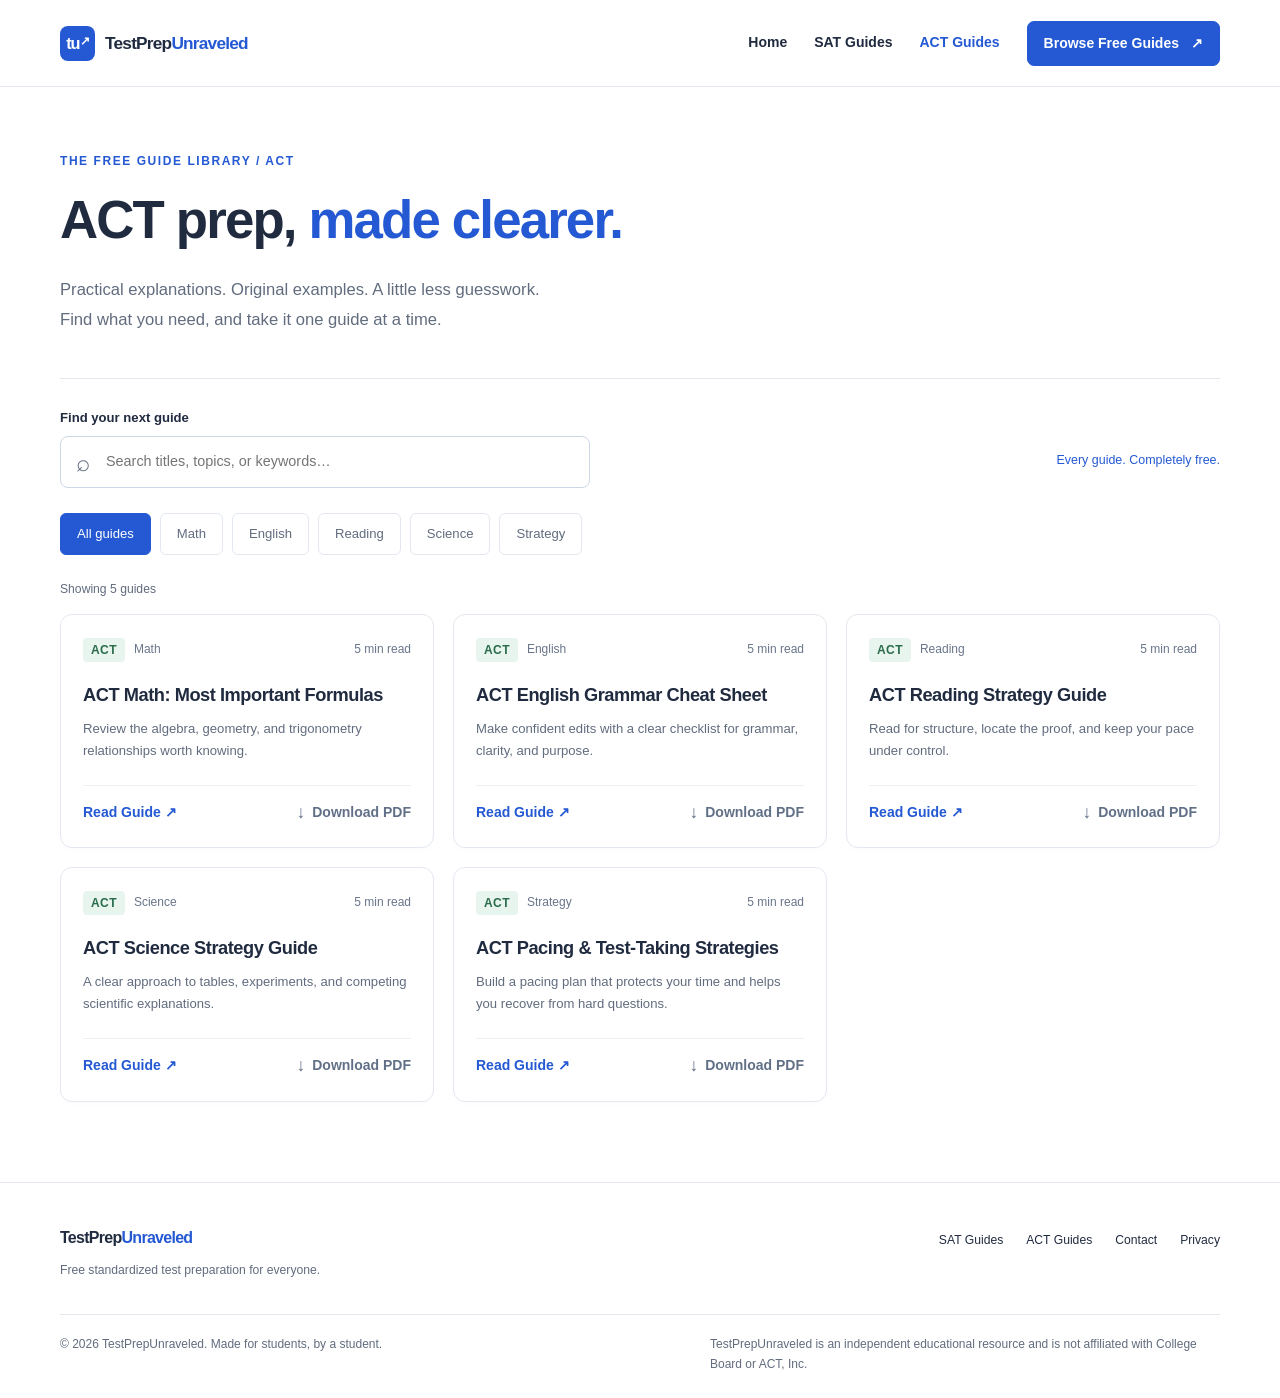
==== act-guides.html @ a91d7aef "Add TestPrepUnraveled website" ====
<!doctype html>

<html lang="en">
<head>
<meta charset="utf-8">
<meta name="viewport" content="width=device-width, initial-scale=1"><title>Free ACT Guides | TestPrepUnraveled</title>

<meta name="description" content="Browse free ACT guides, search by topic, and download practical resources for offline study.">
<meta property="og:title" content="Free ACT Guides | TestPrepUnraveled">
<meta property="og:description" content="Browse free ACT guides, search by topic, and download practical resources for offline study.">
<meta property="og:type" content="website">
<meta property="og:site_name" content="TestPrepUnraveled">
<meta name="theme-color" content="#2459d3">
<link rel="icon" href="images/favicon.svg" type="image/svg+xml">
<link rel="stylesheet" href="css/styles.css">
<script defer src="js/main.js"></script>
<script defer src="js/analytics.js"></script>
</head>
<body><a class="skip-link" href="#main">Skip to content</a>
<header class="site-header">
<div class="container nav-wrap"><a class="brand" href="index.html" aria-label="TestPrepUnraveled home"><span class="brand-mark" aria-hidden="true">tu<span>↗</span></span><span>TestPrep<span class="brand-blue">Unraveled</span></span></a><button class="menu-toggle" aria-expanded="false" aria-controls="navigation" type="button">Menu <span aria-hidden="true">☰</span></button>
<nav id="navigation" aria-label="Main navigation"><a href="index.html">Home</a><a href="sat-guides.html">SAT Guides</a><a href="act-guides.html" aria-current="page">ACT Guides</a><a class="button small" href="index.html#popular-guides">Browse Free Guides <span aria-hidden="true">↗</span></a>
</nav>
</div>
</header>
<main id="main">
<section class="page-intro container">
<div class="eyebrow">THE FREE GUIDE LIBRARY / ACT
</div>
<h1>ACT prep, <span class="blue-text">made clearer.</span>
</h1>
<p>Practical explanations. Original examples. A little less guesswork.<br>Find what you need, and take it one guide at a time.
</p>
</section>
<section class="container library-section" data-guide-library>
<div class="library-toolbar">
<div><label class="search-label" for="guide-search">Find your next guide</label>
<div class="search-wrap"><span aria-hidden="true">⌕</span><input type="search" id="guide-search" placeholder="Search titles, topics, or keywords…" autocomplete="off">
</div>
</div><span class="library-free">Every guide. Completely free.</span>
</div>
<div class="filters" role="group" aria-label="Filter guides by category"><button type="button" class="filter-button active" data-filter="All" aria-pressed="true">All guides</button><button type="button" class="filter-button" data-filter="Math" aria-pressed="false">Math</button><button type="button" class="filter-button" data-filter="English" aria-pressed="false">English</button><button type="button" class="filter-button" data-filter="Reading" aria-pressed="false">Reading</button><button type="button" class="filter-button" data-filter="Science" aria-pressed="false">Science</button><button type="button" class="filter-button" data-filter="Strategy" aria-pressed="false">Strategy</button>
</div>
<p id="result-count" class="result-count" role="status" aria-live="polite">Showing 5 guides
</p>
<!-- ADD NEW GUIDES: copy a guide-card, keep data-category identical to a filter label, and update data-search. Change both HTML and PDF links. -->
<div class="guide-grid">
<article class="guide-card" data-category="Math" data-search="act math: most important formulas review the algebra, geometry, and trigonometry relationships worth knowing. math">
<div class="card-meta"><span class="badge act">ACT</span><span>Math</span><span class="read-time">5 min read</span>
</div>
<h3><a href="guides/act-math-formulas.html">ACT Math: Most Important Formulas</a>
</h3>
<p>Review the algebra, geometry, and trigonometry relationships worth knowing.
</p>
<div class="card-actions"><a class="read-link" href="guides/act-math-formulas.html">Read Guide <span aria-hidden="true">↗</span></a><a class="pdf-link" href="pdfs/act-math-formulas.pdf" download data-guide-name="ACT Math: Most Important Formulas" data-test-type="ACT" data-category="Math"><span aria-hidden="true">↓</span> Download PDF</a>
</div>
</article>
<article class="guide-card" data-category="English" data-search="act english grammar cheat sheet make confident edits with a clear checklist for grammar, clarity, and purpose. english">
<div class="card-meta"><span class="badge act">ACT</span><span>English</span><span class="read-time">5 min read</span>
</div>
<h3><a href="guides/act-english-grammar.html">ACT English Grammar Cheat Sheet</a>
</h3>
<p>Make confident edits with a clear checklist for grammar, clarity, and purpose.
</p>
<div class="card-actions"><a class="read-link" href="guides/act-english-grammar.html">Read Guide <span aria-hidden="true">↗</span></a><a class="pdf-link" href="pdfs/act-english-grammar.pdf" download data-guide-name="ACT English Grammar Cheat Sheet" data-test-type="ACT" data-category="English"><span aria-hidden="true">↓</span> Download PDF</a>
</div>
</article>
<article class="guide-card" data-category="Reading" data-search="act reading strategy guide read for structure, locate the proof, and keep your pace under control. reading">
<div class="card-meta"><span class="badge act">ACT</span><span>Reading</span><span class="read-time">5 min read</span>
</div>
<h3><a href="guides/act-reading-strategy.html">ACT Reading Strategy Guide</a>
</h3>
<p>Read for structure, locate the proof, and keep your pace under control.
</p>
<div class="card-actions"><a class="read-link" href="guides/act-reading-strategy.html">Read Guide <span aria-hidden="true">↗</span></a><a class="pdf-link" href="pdfs/act-reading-strategy.pdf" download data-guide-name="ACT Reading Strategy Guide" data-test-type="ACT" data-category="Reading"><span aria-hidden="true">↓</span> Download PDF</a>
</div>
</article>
<article class="guide-card" data-category="Science" data-search="act science strategy guide a clear approach to tables, experiments, and competing scientific explanations. science">
<div class="card-meta"><span class="badge act">ACT</span><span>Science</span><span class="read-time">5 min read</span>
</div>
<h3><a href="guides/act-science-strategy.html">ACT Science Strategy Guide</a>
</h3>
<p>A clear approach to tables, experiments, and competing scientific explanations.
</p>
<div class="card-actions"><a class="read-link" href="guides/act-science-strategy.html">Read Guide <span aria-hidden="true">↗</span></a><a class="pdf-link" href="pdfs/act-science-strategy.pdf" download data-guide-name="ACT Science Strategy Guide" data-test-type="ACT" data-category="Science"><span aria-hidden="true">↓</span> Download PDF</a>
</div>
</article>
<article class="guide-card" data-category="Strategy" data-search="act pacing &amp; test-taking strategies build a pacing plan that protects your time and helps you recover from hard questions. strategy">
<div class="card-meta"><span class="badge act">ACT</span><span>Strategy</span><span class="read-time">5 min read</span>
</div>
<h3><a href="guides/act-test-taking-strategies.html">ACT Pacing & Test-Taking Strategies</a>
</h3>
<p>Build a pacing plan that protects your time and helps you recover from hard questions.
</p>
<div class="card-actions"><a class="read-link" href="guides/act-test-taking-strategies.html">Read Guide <span aria-hidden="true">↗</span></a><a class="pdf-link" href="pdfs/act-test-taking-strategies.pdf" download data-guide-name="ACT Pacing &amp; Test-Taking Strategies" data-test-type="ACT" data-category="Strategy"><span aria-hidden="true">↓</span> Download PDF</a>
</div>
</article>
</div>
<div class="empty-state" hidden>
<h2>No guides found
</h2>
<p>Try a broader keyword or choose another category.
</p><button class="button secondary" type="button" id="reset-search">Clear search &amp; filters</button>
</div>
<noscript>
<p>All guides are listed below. Enable JavaScript to search and filter them.
</p>
</noscript>
</section>
</main>
<footer class="site-footer">
<div class="container">
<div class="footer-top">
<div><a class="brand" href="index.html">TestPrep<span class="brand-blue">Unraveled</span></a>
<p>Free standardized test preparation for everyone.
</p>
</div>
<nav aria-label="Footer navigation"><a href="sat-guides.html">SAT Guides</a><a href="act-guides.html">ACT Guides</a><a href="contact.html">Contact</a><a href="privacy.html">Privacy</a>
</nav>
</div>
<div class="footer-bottom">
<p>© 2026 TestPrepUnraveled. Made for students, by a student.
</p>
<p>TestPrepUnraveled is an independent educational resource and is not affiliated with College Board or ACT, Inc.
</p>
</div>
</div>
</footer>
</body>
</html>
---- css/styles.css ----
/* EDIT THE THEME HERE. Reusable styles for every page. */
:root {
  --blue:#2459d3;
  --blue-dark:#1646b0;
  --ink:#202b40;
  --muted:#616c7e;
  --line:#e3e8f0;
  --pale:#f3f7ff;
  --mint:#e8f5ee;
  --radius:14px;
  --width:1160px;
}
* {
  box-sizing:border-box;
}
html {
  scroll-behavior:smooth;
  scroll-padding-top:105px;
}
body {
  margin:0;
  background:#fff;
  color:var(--ink);
  font-family:Inter,-apple-system,BlinkMacSystemFont,"Segoe UI",Arial,sans-serif;
  font-size:16px;
  line-height:1.65;
  -webkit-font-smoothing:antialiased;
}
a {
  color:inherit;
  text-decoration:none;
}
button,input {
  font:inherit;
}
button,a {
  -webkit-tap-highlight-color:transparent;
}
button {
  cursor:pointer;
}
a:focus-visible,button:focus-visible,input:focus-visible,summary:focus-visible,[tabindex]:focus-visible {
  outline:3px solid #3269e7;
  outline-offset:5px;
}
a:hover {
  color:var(--blue);
}
img {
  display:block;
  max-width:100%;
  height:auto;
}
[hidden] {
  display:none!important;
}
h1,h2,h3,p {
  margin-top:0;
}
h1,h2,h3 {
  line-height:1.17;
  letter-spacing:-.035em;
}
h1 {
  font-size:clamp(2.7rem,5vw,4.15rem);
  font-weight:760;
  margin-bottom:24px;
}
h2 {
  font-size:2.1rem;
  font-weight:720;
  margin-bottom:15px;
}
h3 {
  font-size:1.2rem;
}
p {
  color:var(--muted);
}
.container {
  width:min(var(--width),calc(100% - 72px));
  margin-inline:auto;
}
.blue-text,.brand-blue {
  color:var(--blue);
}
.eyebrow {
  font-size:.75rem;
  font-weight:750;
  letter-spacing:.13em;
  color:var(--blue);
  line-height:1.5;
}
.tiny-line {
  display:inline-block;
  width:20px;
  height:2px;
  background:var(--blue);
  vertical-align:middle;
  margin-right:8px;
}
.button {
  background:var(--blue);
  color:white;
  display:inline-flex;
  align-items:center;
  justify-content:center;
  gap:22px;
  padding:13px 21px;
  border:1px solid var(--blue);
  border-radius:7px;
  font-size:.88rem;
  font-weight:650;
  line-height:1.5;
  transition:background .15s,transform .15s;
}
.button:hover {
  background:var(--blue-dark);
  color:#fff;
  transform:translateY(-1px);
}
.button.secondary {
  color:var(--ink);
  background:#fff;
  border-color:#d7dfec;
}
.button.secondary:hover {
  background:var(--pale);
  border-color:var(--blue);
  color:var(--blue);
}
.button.small {
  font-size:.8rem;
  padding:11px 16px;
  gap:12px;
}
.text-link,.read-link {
  font-size:.88rem;
  color:var(--blue);
  font-weight:650;
}
.text-link:hover,.read-link:hover {
  text-decoration:underline;
}
.site-header {
  border-bottom:1px solid var(--line);
  background:rgba(255,255,255,.97);
  position:sticky;
  top:0;
  z-index:20;
}
.nav-wrap {
  display:flex;
  align-items:center;
  justify-content:space-between;
  min-height:86px;
  gap:20px;
}
.brand {
  display:inline-flex;
  align-items:center;
  gap:0;
  font-size:1.08rem;
  font-weight:750;
  letter-spacing:-.045em;
  white-space:nowrap;
}
.brand-mark {
  width:35px;
  height:35px;
  background:var(--blue);
  color:white;
  display:inline-flex;
  align-items:center;
  justify-content:center;
  border-radius:8px;
  font-size:1.02rem;
  margin-right:10px;
  letter-spacing:-.08em;
}
.brand-mark span {
  font-size:.75rem;
  margin-left:1px;
  align-self:flex-start;
  margin-top:6px;
}
#navigation {
  display:flex;
  align-items:center;
  gap:27px;
}
#navigation>a:not(.button) {
  font-size:.83rem;
  font-weight:550;
  padding-block:29px;
}
#navigation>a[aria-current] {
  color:var(--blue);
}
.menu-toggle {
  display:none;
}
.skip-link {
  position:fixed;
  top:-100px;
  left:20px;
  padding:12px 20px;
  background:var(--blue);
  color:white;
  z-index:99;
}
.skip-link:focus {
  top:10px;
}
.hero {
  display:grid;
  grid-template-columns:1.2fr 1fr;
  gap:76px;
  align-items:center;
  padding-top:77px;
  padding-bottom:64px;
}
.hero .eyebrow {
  margin-bottom:22px;
}
.hero h1 {
  font-size:clamp(2.7rem,4.65vw,4rem);
  line-height:1.09;
  letter-spacing:-.045em;
}
.hero-description {
  max-width:535px;
  font-size:1.04rem;
  line-height:1.8;
  margin-bottom:28px;
}
.hero-actions {
  display:flex;
  flex-wrap:wrap;
  gap:12px;
}
.hero-note {
  font-size:.77rem;
  margin:20px 0 0;
}
.hero-note span {
  color:var(--blue);
  margin-right:7px;
}
.start-panel {
  background:var(--pale);
  border:1px solid #dfe8fa;
  border-radius:18px;
  padding:29px 28px 0;
  box-shadow:0 10px 25px #17397306;
}
.panel-top {
  display:flex;
  align-items:center;
  justify-content:space-between;
}
.panel-top .eyebrow {
  margin:0;
  font-size:.75rem;
}
.mini-mark {
  color:var(--blue);
  font-size:2rem;
  line-height:1;
}
.start-panel h2 {
  font-size:1.95rem;
  margin:15px 0 10px;
  line-height:1.18;
}
.start-panel>p {
  font-size:.85rem;
  margin-bottom:21px;
}
.feature-guide {
  display:flex;
  align-items:center;
  gap:13px;
  background:white;
  border:1px solid #e5eaf3;
  border-radius:9px;
  padding:17px 13px;
  margin-bottom:10px;
  box-shadow:0 3px 8px #213e6603;
}
.feature-guide:hover {
  border-color:#a5bce9;
}
.subject-icon {
  border-radius:8px;
  background:#edf2ff;
  color:#3f67b9;
  width:43px;
  height:47px;
  display:flex;
  align-items:center;
  justify-content:center;
  font-family:Georgia,serif;
  font-size:1.5rem;
  flex-shrink:0;
}
.subject-icon.mint {
  background:var(--mint);
  color:#277450;
}
.feature-guide>span:nth-child(2) {
  flex:1;
}
.feature-guide small {
  display:block;
  font-size:.75rem;
  font-weight:700;
  color:var(--muted);
  letter-spacing:.09em;
}
.feature-guide strong {
  font-size:.85rem;
  display:block;
  letter-spacing:-.015em;
}
.feature-guide>span:nth-child(2)>span {
  display:block;
  font-size:.75rem;
  color:var(--muted);
}
.feature-guide>span:last-child {
  color:var(--blue);
}
.panel-bottom {
  display:flex;
  justify-content:space-between;
  align-items:center;
  padding:15px 0 18px;
  font-size:.75rem;
  color:#667691;
}
.impact-section {
  border-top:1px solid var(--line);
  border-bottom:1px solid var(--line);
  padding:30px 0 18px;
}
.impact-grid {
  display:grid;
  grid-template-columns:repeat(4,1fr);
  text-align:center;
}
.impact-grid>div+div {
  border-left:1px solid var(--line);
}
.impact-grid strong {
  display:block;
  font-size:2.08rem;
  line-height:1.2;
  letter-spacing:-.04em;
  font-weight:720;
}
.impact-grid span {
  display:block;
  font-size:.76rem;
  color:var(--muted);
  margin-top:6px;
}
.sample-note {
  text-align:center;
  font-size:.75rem;
  color:#738095;
  margin:19px 0 0;
}
.section {
  padding-block:70px;
}
.section-heading {
  display:flex;
  justify-content:space-between;
  gap:24px;
  align-items:flex-end;
  margin-bottom:29px;
}
.section-heading .eyebrow {
  margin-bottom:10px;
}
.section-heading h2 {
  font-size:1.94rem;
}
.section-heading p {
  margin-bottom:0;
  font-size:.9rem;
}
.section-index {
  font-size:.75rem;
  letter-spacing:.1em;
  color:#7c8799;
  white-space:nowrap;
  padding-bottom:4px;
}
.category-grid {
  display:grid;
  grid-template-columns:repeat(4,1fr);
  gap:15px;
}
.category-card {
  border:1px solid var(--line);
  border-radius:10px;
  padding:20px 19px;
  transition:box-shadow .15s,border-color .15s;
}
.category-card:hover {
  box-shadow:0 5px 18px #2546780c;
  border-color:#b2c7f4;
}
.category-number {
  font-size:.75rem;
  font-weight:650;
  color:var(--blue);
  letter-spacing:.07em;
}
.category-card h3 {
  display:flex;
  justify-content:space-between;
  gap:10px;
  font-size:.91rem;
  letter-spacing:-.02em;
  margin:23px 0 8px;
}
.category-card h3 span {
  color:#7c8aa1;
}
.category-card p {
  font-size:.75rem;
  line-height:1.6;
  margin:0;
}
.popular-section {
  background:#f7f9fc;
  border-top:1px solid #eef1f6;
  border-bottom:1px solid #eef1f6;
  padding:62px 0 68px;
  scroll-margin-top:20px;
}
.guide-grid {
  display:grid;
  grid-template-columns:repeat(3,minmax(0,1fr));
  gap:19px;
}
.guide-card {
  display:flex;
  flex-direction:column;
  background:white;
  border:1px solid var(--line);
  border-radius:12px;
  padding:23px 22px;
  box-shadow:0 3px 6px #20365a03;
  min-width:0;
}
.card-meta {
  display:flex;
  align-items:center;
  gap:9px;
  font-size:.75rem;
  color:#69758a;
  flex-wrap:wrap;
}
.badge {
  display:inline-flex;
  font-size:.75rem;
  font-weight:750;
  line-height:1.5;
  letter-spacing:.035em;
  padding:3px 8px;
  border-radius:4px;
  background:#ecf1ff;
  color:#2556bc;
}
.badge.act {
  background:var(--mint);
  color:#2a6b4b;
}
.read-time {
  margin-left:auto;
  font-size:.75rem;
}
.guide-card h3 {
  font-size:1.14rem;
  line-height:1.4;
  letter-spacing:-.025em;
  margin:20px 0 10px;
}
.guide-card p {
  font-size:.82rem;
  line-height:1.7;
  margin-bottom:23px;
}
.card-actions {
  margin-top:auto;
  border-top:1px solid #edf0f5;
  padding-top:15px;
  display:flex;
  align-items:center;
  justify-content:space-between;
  gap:8px;
  flex-wrap:wrap;
}
.card-actions .read-link,.card-actions .pdf-link {
  font-size:.75rem;
}
.pdf-link {
  display:inline-flex;
  gap:7px;
  align-items:center;
  color:#617087;
  font-size:.85rem;
  font-weight:550;
}
.pdf-link:hover {
  color:var(--blue);
  text-decoration:underline;
}
.pdf-link>span {
  font-size:1.1rem;
  line-height:1;
}
.mission-banner {
  background:#edf3ff;
  border:1px solid #e0e9fb;
  border-radius:13px;
  margin-block:65px;
  padding:37px 40px;
  display:flex;
  gap:28px;
  justify-content:space-between;
  align-items:center;
}
.mission-banner .eyebrow {
  font-size:.75rem;
  margin-bottom:13px;
}
.mission-banner h2 {
  font-size:1.85rem;
}
.mission-banner p {
  font-size:.86rem;
  margin:0;
}
.mission-banner .button {
  flex-shrink:0;
}
.site-footer {
  padding:42px 0 23px;
  border-top:1px solid var(--line);
}
.footer-top {
  display:flex;
  justify-content:space-between;
  gap:25px;
}
.footer-top .brand {
  font-size:1rem;
}
.footer-top p {
  font-size:.76rem;
  margin-top:9px;
}
.footer-top nav {
  display:flex;
  gap:23px;
  font-size:.76rem;
  padding-top:5px;
}
.footer-bottom {
  border-top:1px solid var(--line);
  margin-top:22px;
  padding-top:20px;
  display:flex;
  justify-content:space-between;
  gap:30px;
}
.footer-bottom p {
  font-size:.75rem;
  margin:0;
  max-width:510px;
}
.page-intro {
  padding-top:65px;
  padding-bottom:43px;
}
.page-intro .eyebrow {
  margin-bottom:19px;
}
.page-intro h1 {
  font-size:3.3rem;
}
.page-intro p {
  font-size:1.04rem;
  line-height:1.8;
  margin:0;
}
.library-section {
  padding-bottom:80px;
}
.library-toolbar {
  border-top:1px solid var(--line);
  padding-top:28px;
  display:flex;
  align-items:center;
  justify-content:space-between;
  gap:25px;
}
.library-toolbar>div {
  width:min(530px,100%);
}
.search-label {
  font-size:.82rem;
  font-weight:650;
  display:block;
  margin-bottom:8px;
}
.search-wrap {
  position:relative;
}
.search-wrap>span {
  position:absolute;
  left:16px;
  top:7px;
  font-size:1.5rem;
  color:var(--muted);
}
input[type=search] {
  width:100%;
  padding:13px 15px 13px 45px;
  border:1px solid #ced7e6;
  border-radius:8px;
  background:#fff;
  color:var(--ink);
  font-size:.9rem;
  min-height:49px;
}
.library-free {
  font-size:.78rem;
  color:var(--blue);
  padding-top:26px;
}
.filters {
  display:flex;
  flex-wrap:wrap;
  gap:9px;
  margin-top:25px;
}
.filter-button {
  background:white;
  border:1px solid var(--line);
  padding:8px 16px;
  min-height:42px;
  border-radius:6px;
  color:var(--muted);
  font-size:.82rem;
}
.filter-button.active {
  background:var(--blue);
  border-color:var(--blue);
  color:#fff;
}
.filter-button:hover:not(.active) {
  background:var(--pale);
}
.result-count {
  font-size:.76rem;
  margin:24px 0 15px;
}
.empty-state {
  text-align:center;
  background:var(--pale);
  border-radius:12px;
  padding:55px 20px;
}
.empty-state h2 {
  font-size:1.7rem;
}
.breadcrumbs {
  display:flex;
  flex-wrap:wrap;
  gap:12px;
  font-size:.75rem;
  color:var(--muted);
  margin:33px 0;
}
.article-header {
  max-width:850px;
  padding:15px 0 40px;
}
.article-header h1 {
  font-size:3rem;
  margin:20px 0;
}
.article-description {
  font-size:1.13rem;
}
.author-row {
  display:flex;
  flex-wrap:wrap;
  gap:10px 22px;
  font-size:.75rem;
  color:var(--muted);
  margin-bottom:25px;
}
.article-header>.pdf-link,.article-download>.pdf-link {
  background:var(--blue);
  color:#fff;
  border-radius:7px;
  padding:11px 18px;
  font-size:.85rem;
}
.article-layout {
  display:grid;
  grid-template-columns:230px minmax(0,730px);
  gap:70px;
  border-top:1px solid var(--line);
  padding:43px 0 75px;
}
.toc {
  align-self:start;
  position:sticky;
  top:118px;
}
.toc nav {
  display:flex;
  flex-direction:column;
  gap:15px;
  margin-top:20px;
}
.toc nav a {
  font-size:.82rem;
  color:var(--muted);
  line-height:1.5;
}
.toc nav a:hover {
  color:var(--blue);
}
.toc-note {
  font-size:1.15rem;
  line-height:1.5;
  font-weight:600;
  margin-top:35px;
  border-top:1px solid var(--line);
  padding-top:24px;
}
.toc-note span {
  font-size:.76rem;
  font-weight:400;
  color:var(--muted);
}
.article-content {
  min-width:0;
}
.article-content section {
  margin-bottom:33px;
}
.article-content h2 {
  font-size:1.58rem;
  margin-bottom:15px;
  line-height:1.3;
}
.article-content p,.article-content li {
  font-size:1rem;
  line-height:1.9;
}
.article-content li {
  color:var(--muted);
  margin-bottom:8px;
}
.table-wrap {
  overflow:auto;
  margin:30px 0;
  border:1px solid var(--line);
  border-radius:10px;
}
table {
  width:100%;
  border-collapse:collapse;
  font-size:.85rem;
  text-align:left;
}
caption {
  text-align:left;
  padding:14px 17px;
  font-weight:700;
  background:var(--pale);
  font-size:1rem;
}
th,td {
  padding:12px 16px;
  vertical-align:top;
  border-top:1px solid var(--line);
  min-width:100px;
}
th {
  font-weight:650;
  font-size:.78rem;
  background:#fafbfd;
}
td {
  color:var(--muted);
}
.worked-example {
  padding:25px;
  background:var(--pale);
  border:1px solid #dee8fc;
  border-radius:11px;
}
.worked-example .eyebrow {
  display:block;
  margin-bottom:14px;
}
.worked-example p:last-child {
  margin-bottom:0;
}
.tip {
  border-left:3px solid var(--blue);
  padding:8px 0 8px 20px;
  margin:30px 0;
}
.tip p {
  margin:5px 0 0;
}
.practice-question {
  border-bottom:1px solid var(--line);
  padding:19px 0;
}
.practice-question h3 {
  font-size:1.02rem;
  line-height:1.6;
  letter-spacing:-.01em;
}
.practice-question summary {
  color:var(--blue);
  font-size:.85rem;
  font-weight:650;
  cursor:pointer;
  padding-block:7px;
}
.practice-question details p {
  padding:14px 17px;
  background:#f7f9fc;
  border-radius:7px;
  margin:10px 0 0;
}
.source-note {
  padding-top:22px;
}
.source-note h2 {
  font-size:1.1rem;
}
.source-note p {
  font-size:.85rem;
}
.source-note a,.prose-page p a {
  text-decoration:underline;
  color:var(--blue);
}
.article-download {
  border:1px solid var(--line);
  border-radius:12px;
  padding:27px;
  margin:38px 0;
  background:var(--pale);
}
.article-download p {
  font-size:.9rem;
}
.about-story {
  display:grid;
  grid-template-columns:1fr 2fr;
  gap:60px;
  border-top:1px solid var(--line);
  padding-top:50px;
  padding-bottom:45px;
}
.about-story p {
  line-height:1.9;
}
.founder-section {
  display:grid;
  grid-template-columns:280px 1fr;
  gap:65px;
  align-items:center;
  background:#f7f9fc;
  padding:40px;
  border-radius:13px;
  margin-bottom:60px;
}
.founder-section img {
  border-radius:11px;
}
.founder-section h2 {
  margin-top:13px;
}
.founder-section p {
  max-width:630px;
  font-size:.94rem;
}
.founder-role {
  color:var(--blue);
}
.prose-page {
  max-width:800px;
  padding-bottom:75px;
}
.prose-page h2 {
  font-size:1.5rem;
  margin-top:25px;
}
.prose-page p {
  line-height:1.9;
}
.privacy-actions {
  display:flex;
  flex-wrap:wrap;
  gap:12px;
}
.consent-banner {
  position:fixed;
  bottom:16px;
  left:50%;
  transform:translateX(-50%);
  width:min(940px,calc(100% - 32px));
  z-index:50;
  background:white;
  border:1px solid var(--line);
  box-shadow:0 7px 35px #172c3f30;
  border-radius:12px;
  padding:20px;
  display:flex;
  gap:15px;
  align-items:center;
}
.consent-banner>div {
  flex:1;
}
.consent-banner p {
  font-size:.8rem;
  margin:5px 0 0;
}
.consent-banner a {
  text-decoration:underline;
}
.consent-banner strong {
  font-size:.9rem;
}
@media(min-width:1500px) {
  .hero {
    padding-block:95px;
  }
  .hero h1 {
    font-size:4.25rem;
  }
}
@media(max-width:1100px) {
  #navigation {
    gap:17px;
  }
  .hero {
    gap:35px;
  }
  .brand {
    font-size:.96rem;
  }
  .guide-grid {
    grid-template-columns:repeat(2,minmax(0,1fr));
  }
  .category-grid {
    grid-template-columns:repeat(2,1fr);
  }
  .category-card h3 {
    font-size:1rem;
  }
  .category-card p {
    font-size:.85rem;
  }
  .card-meta {
    font-size:.75rem;
  }
  .read-time,.badge {
    font-size:.75rem;
  }
  .mission-banner {
    padding:30px;
  }
  .article-layout {
    gap:35px;
    grid-template-columns:200px minmax(0,1fr);
  }
}
@media(max-width:900px) {
  .container {
    width:calc(100% - 40px);
  }
  .nav-wrap {
    min-height:74px;
  }
  .brand {
    font-size:1.05rem;
  }
  .menu-toggle {
    display:flex;
    align-items:center;
    gap:12px;
    border:1px solid var(--line);
    border-radius:6px;
    background:white;
    color:var(--ink);
    padding:9px 12px;
    font-size:.8rem;
  }
  .menu-toggle span {
    font-size:1rem;
  }
  #navigation {
    display:none;
    position:absolute;
    top:74px;
    left:0;
    right:0;
    flex-direction:column;
    align-items:stretch;
    gap:0;
    padding:12px 20px 22px;
    background:white;
    border-bottom:1px solid var(--line);
    box-shadow:0 9px 10px #10244208;
  }
  #navigation.open {
    display:flex;
  }
  #navigation>a:not(.button) {
    padding:12px 5px;
    font-size:.95rem;
  }
  #navigation .button {
    margin-top:8px;
  }
  .hero {
    gap:30px;
    padding-top:49px;
  }
  .hero h1 {
    font-size:2.9rem;
  }
  .hero-description {
    font-size:.95rem;
  }
  .hero-actions .button {
    font-size:.8rem;
    padding:11px 14px;
    gap:10px;
  }
  .start-panel {
    padding:22px 18px 0;
  }
  .start-panel h2 {
    font-size:1.65rem;
  }
  .feature-guide {
    gap:9px;
    padding:13px 9px;
  }
  .feature-guide strong {
    font-size:.77rem;
  }
  .subject-icon {
    width:34px;
    height:41px;
  }
  .section-index {
    display:none;
  }
  .footer-top,.footer-bottom {
    flex-direction:column;
    gap:10px;
  }
  .footer-top nav {
    flex-wrap:wrap;
  }
  .mission-banner {
    align-items:flex-start;
    flex-direction:column;
  }
  .article-header h1 {
    font-size:2.6rem;
  }
  .article-layout {
    grid-template-columns:1fr;
  }
  .toc {
    position:static;
    border-bottom:1px solid var(--line);
    padding-bottom:25px;
  }
  .toc nav {
    display:grid;
    grid-template-columns:1fr 1fr;
  }
  .toc-note {
    display:none;
  }
  .about-story {
    grid-template-columns:1fr;
    gap:25px;
  }
  .founder-section {
    grid-template-columns:200px 1fr;
    gap:30px;
  }
  .consent-banner {
    flex-wrap:wrap;
  }
  .consent-banner>div {
    flex-basis:100%;
  }
}
@media(max-width:650px) {
  .hero {
    grid-template-columns:1fr;
    padding-block:41px;
    gap:32px;
  }
  .hero h1 {
    font-size:3.15rem;
  }
  .hero-description {
    font-size:1rem;
  }
  .hero .eyebrow {
    font-size:.75rem;
  }
  .hero-actions .button {
    font-size:.85rem;
    padding:12px 15px;
  }
  .hero-note {
    font-size:.75rem;
  }
  .start-panel {
    padding:24px 22px 0;
  }
  .start-panel h2 {
    font-size:1.9rem;
  }
  .feature-guide {
    padding:14px;
  }
  .feature-guide strong {
    font-size:.85rem;
  }
  .subject-icon {
    width:40px;
    height:46px;
  }
  .impact-grid {
    grid-template-columns:1fr 1fr;
    gap:25px 0;
  }
  .impact-grid>div:nth-child(3) {
    border-left:0;
  }
  .impact-grid strong {
    font-size:1.9rem;
  }
  .impact-grid span {
    font-size:.75rem;
  }
  .sample-note {
    font-size:.75rem;
    max-width:290px;
    margin-inline:auto;
  }
  .section {
    padding-block:43px;
  }
  .section-heading {
    align-items:flex-start;
    flex-direction:column;
    gap:16px;
    margin-bottom:23px;
  }
  .section-heading h2 {
    font-size:1.8rem;
  }
  .section-heading p {
    font-size:.88rem;
  }
  .category-grid {
    gap:11px;
  }
  .category-card {
    padding:17px 14px;
  }
  .category-card h3 {
    font-size:.94rem;
    line-height:1.35;
    margin-top:18px;
  }
  .category-card p {
    font-size:.77rem;
  }
  .category-number {
    font-size:.75rem;
  }
  .guide-grid {
    grid-template-columns:1fr;
  }
  .guide-card {
    padding:23px;
  }
  .guide-card h3 {
    font-size:1.2rem;
  }
  .guide-card p {
    font-size:.92rem;
  }
  .card-actions .read-link,.card-actions .pdf-link {
    font-size:.82rem;
  }
  .popular-section {
    padding-block:43px;
  }
  .mission-banner {
    margin-block:42px;
    padding:26px;
  }
  .mission-banner h2 {
    font-size:1.8rem;
  }
  .desktop-only {
    display:none;
  }
  .site-footer {
    padding-top:30px;
  }
  .footer-top nav {
    gap:17px;
    font-size:.8rem;
  }
  .footer-bottom p {
    font-size:.75rem;
  }
  .page-intro {
    padding-top:43px;
    padding-bottom:32px;
  }
  .page-intro h1 {
    font-size:2.8rem;
  }
  .page-intro p {
    font-size:1rem;
  }
  .library-toolbar {
    display:block;
  }
  .library-toolbar>div {
    width:100%;
  }
  .library-free {
    display:block;
    padding-top:14px;
  }
  .filters {
    gap:7px;
  }
  .filter-button {
    font-size:.78rem;
    padding:8px 11px;
  }
  .library-section {
    padding-bottom:45px;
  }
  .article-header {
    padding-bottom:28px;
  }
  .article-header h1 {
    font-size:2.35rem;
  }
  .article-description {
    font-size:1rem;
  }
  .author-row {
    font-size:.75rem;
  }
  .article-layout {
    padding-top:26px;
    gap:28px;
  }
  .toc nav {
    grid-template-columns:1fr;
    gap:10px;
  }
  .article-content h2 {
    font-size:1.45rem;
  }
  .worked-example {
    padding:20px;
  }
  .founder-section {
    grid-template-columns:1fr;
    padding:25px;
    gap:27px;
  }
  .founder-section img {
    width:200px;
  }
  .about-story {
    padding-top:30px;
  }
  .brand {
    font-size:.94rem;
  }
  .brand-mark {
    width:30px;
    height:32px;
    margin-right:8px;
  }
  .menu-toggle {
    padding:8px 10px;
  }
  .consent-banner {
    padding:16px;
  }
  .consent-banner .button {
    padding:10px 17px;
  }
}
@media(prefers-reduced-motion:reduce) {
  html {
    scroll-behavior:auto;
  }
  *,*::before,*::after {
    transition:none!important;
  }
}
@media print {
  .site-header,.site-footer,.toc,.pdf-link,.breadcrumbs,.consent-banner {
    display:none!important;
  }
  .container {
    width:100%;
  }
  .article-layout {
    display:block;
  }
  .article-content details>p {
    display:block!important;
  }
  .guide-card,section {
    break-inside:avoid;
  }
  a {
    color:inherit;
  }
  .article-header h1 {
    font-size:28pt;
  }
  body {
    font-size:11pt;
  }
}
/* Readable guide actions and navigation on every screen. */
.card-actions .read-link,.card-actions .pdf-link,#navigation>a:not(.button),.button.small {
  font-size:.875rem;
}
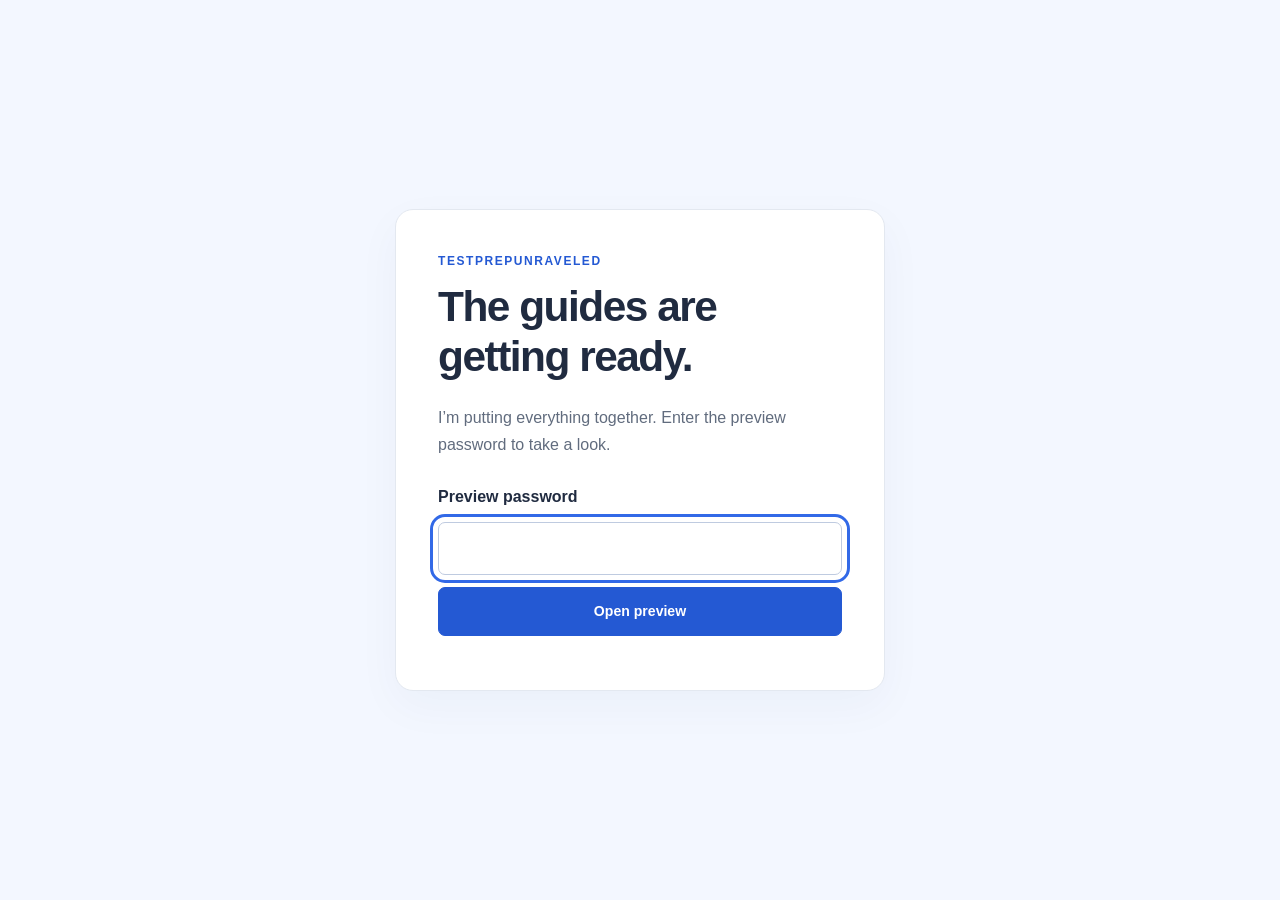
==== commit beaceb34: "Add temporary password screen for guide preparation" ====
--- a/act-guides.html
+++ b/act-guides.html
@@ -1,8 +1,15 @@
 <!doctype html>
 
-<html lang="en">
+<html lang="en" data-preview-locked>
 <head>
 <meta charset="utf-8">
+<!-- Hidden by default to prevent a flash of guide content before the preview check. -->
+<style>
+html[data-preview-locked] body > :not(.preview-gate):not(noscript):not(script) { display: none !important; }
+html:not([data-preview-locked]) .preview-gate { display: none !important; }
+</style>
+<script src="js/preview-gate.js"></script>
+
 <meta name="viewport" content="width=device-width, initial-scale=1"><title>Free ACT Guides | TestPrepUnraveled</title>
 
 <meta name="description" content="Browse free ACT guides, search by topic, and download practical resources for offline study.">
@@ -16,7 +23,7 @@
 <script defer src="js/main.js"></script>
 <script defer src="js/analytics.js"></script>
 </head>
-<body><a class="skip-link" href="#main">Skip to content</a>
+<body><noscript><p>This preview needs JavaScript enabled to enter the password.</p></noscript><a class="skip-link" href="#main">Skip to content</a>
 <header class="site-header">
 <div class="container nav-wrap"><a class="brand" href="index.html" aria-label="TestPrepUnraveled home"><span class="brand-mark" aria-hidden="true">tu<span>↗</span></span><span>TestPrep<span class="brand-blue">Unraveled</span></span></a><button class="menu-toggle" aria-expanded="false" aria-controls="navigation" type="button">Menu <span aria-hidden="true">☰</span></button>
 <nav id="navigation" aria-label="Main navigation"><a href="index.html">Home</a><a href="sat-guides.html">SAT Guides</a><a href="act-guides.html" aria-current="page">ACT Guides</a><a class="button small" href="index.html#popular-guides">Browse Free Guides <span aria-hidden="true">↗</span></a>
--- a/css/styles.css
+++ b/css/styles.css
@@ -1370,3 +1370,36 @@
 .card-actions .read-link,.card-actions .pdf-link,#navigation>a:not(.button),.button.small {
   font-size:.875rem;
 }
+
+/* Temporary preview gate */
+.preview-gate {
+  min-height: 100vh;
+  min-height: 100dvh;
+  display: grid;
+  place-items: center;
+  padding: 32px 20px;
+  background: var(--pale);
+}
+.preview-card {
+  width: min(100%, 490px);
+  padding: clamp(24px, 5vw, 42px);
+  background: white;
+  border: 1px solid var(--line);
+  border-radius: 18px;
+  box-shadow: 0 15px 45px #20365a0a;
+}
+.preview-card h1 { font-size: clamp(2rem, 6vw, 2.65rem); }
+.preview-form { display: grid; gap: 12px; margin-top: 26px; }
+.preview-form label { font-weight: 650; }
+.preview-form input {
+  width: 100%; min-width: 0; padding: 12px 14px;
+  font: inherit; border: 1px solid #bfcbe0; border-radius: 7px;
+}
+.preview-form .button:disabled { opacity: .65; cursor: wait; }
+.preview-error { color: #a32232; font-size: .9rem; margin: 0; }
+.preview-lock-button {
+  position: fixed; bottom: 16px; right: 16px; z-index: 30;
+  padding: 9px 15px; border: 1px solid var(--line); border-radius: 8px;
+  background: white; color: var(--blue); font-size: .875rem;
+  box-shadow: 0 3px 12px #20365a15;
+}
